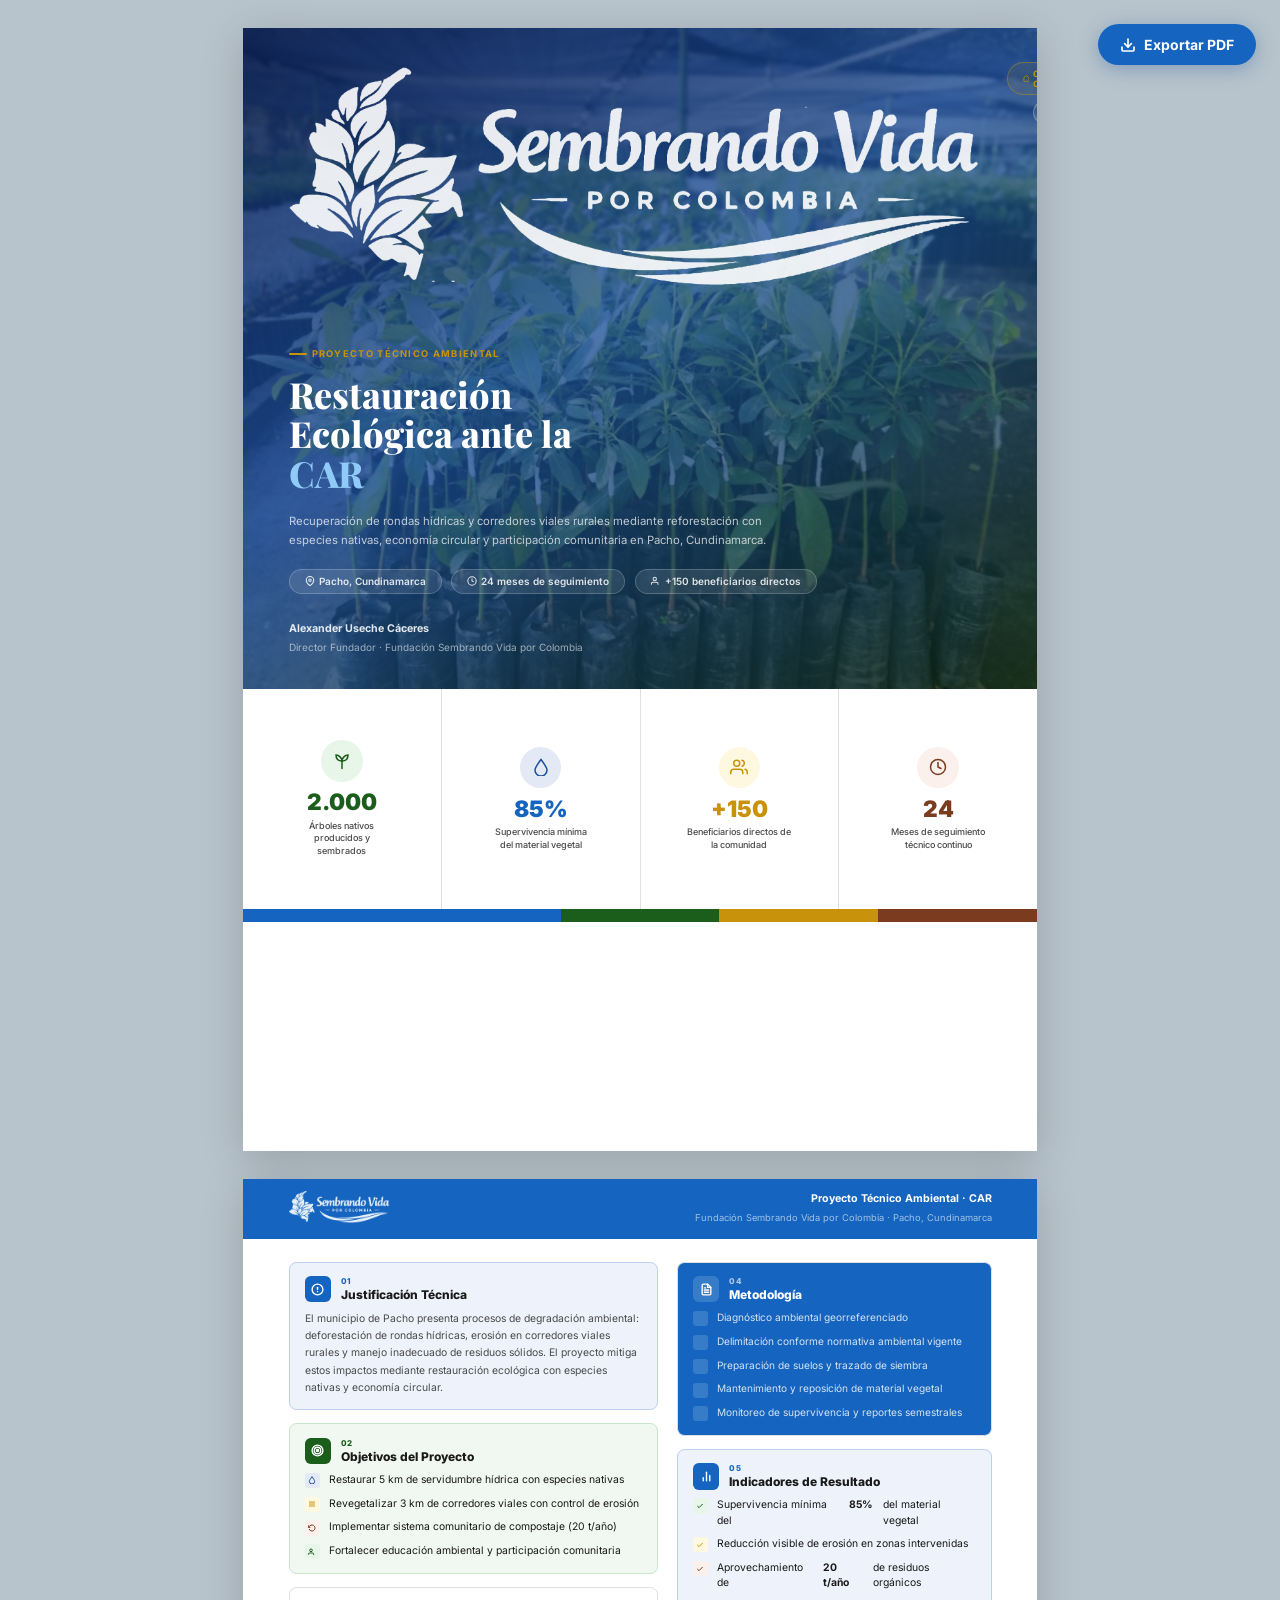
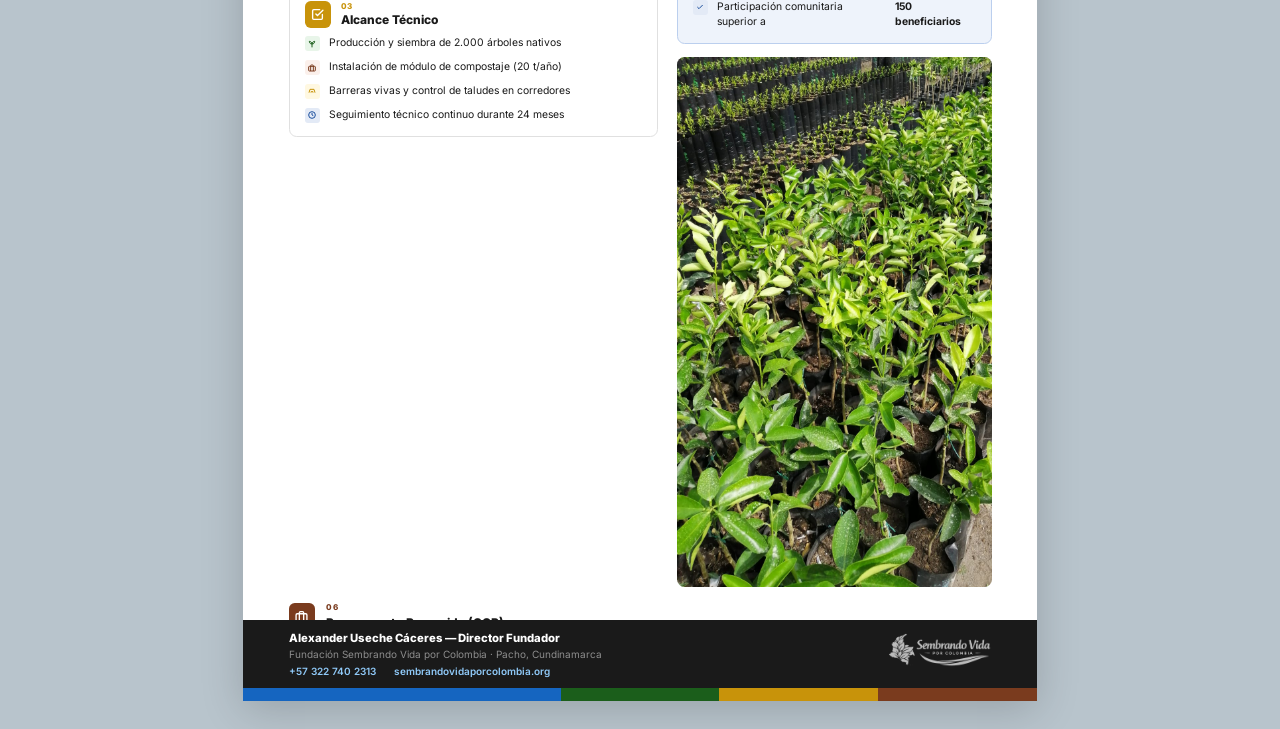
==== brochure-proyecto-tecnico-car.html @ 14724b34 "feat: add A4 brochure for Proyecto Técnico Ambiental (CAR) Blue-dominant 2-page A4 printable brochur" ====
<!DOCTYPE html>
<html lang="es">
<head>
  <meta charset="UTF-8" />
  <meta name="viewport" content="width=device-width, initial-scale=1.0" />
  <title>Brochure – Proyecto Técnico Ambiental CAR · Sembrando Vida por Colombia</title>
  <link rel="stylesheet" href="fonts/fonts.css" />
  <style>

  *, *::before, *::after { box-sizing: border-box; margin: 0; padding: 0; }

  :root {
    --green:        #1B5E1B;
    --green-mid:    #2E7D32;
    --green-light:  #E8F5E9;
    --green-pale:   #F1F8F1;
    --brown:        #7A3B1E;
    --brown-light:  #FBF0EB;
    --gold:         #C8930A;
    --gold-light:   #FFF8E1;
    --blue:         #1B4F9E;
    --blue-mid:     #1565C0;
    --blue-light:   #E3EAF6;
    --blue-pale:    #EEF3FB;
    --dark:         #1A1A1A;
    --gray:         #4A4A4A;
    --gray-light:   #F5F5F5;
    --white:        #FFFFFF;
    --border:       #E0E0E0;
  }

  html, body {
    font-family: 'Inter', Arial, sans-serif;
    background: #B8C4CC;
    -webkit-print-color-adjust: exact;
    print-color-adjust: exact;
  }

  /* ── TOOLBAR ── */
  .toolbar {
    position: fixed; top: 24px; right: 24px; z-index: 999;
  }
  .export-btn {
    display: flex; align-items: center; gap: 8px;
    padding: 12px 22px;
    background: var(--blue-mid); color: #fff;
    font-family: 'Inter', sans-serif; font-size: 14px; font-weight: 700;
    border: none; border-radius: 50px; cursor: pointer;
    box-shadow: 0 4px 20px rgba(27,80,158,.35);
    transition: background .2s;
  }
  .export-btn:hover { background: #0d47a1; }

  @media print {
    .toolbar { display: none !important; }
    html, body { background: white; }
    @page { size: A4 portrait; margin: 0; }
    .page { margin: 0 !important; box-shadow: none !important; page-break-after: always; }
    .page:last-child { page-break-after: avoid; }
  }

  /* ── PAGE SHELL ── */
  .page {
    width: 210mm; height: 297mm;
    background: var(--white);
    margin: 28px auto; position: relative; overflow: hidden;
    box-shadow: 0 8px 40px rgba(0,0,0,.18);
    -webkit-print-color-adjust: exact; print-color-adjust: exact;
  }

  /* ══════════════════════════════
     PAGE 1 — PORTADA
  ══════════════════════════════ */
  .cover-hero {
    position: relative; width: 100%; height: 175mm; overflow: hidden;
  }
  .cover-hero img {
    width: 100%; height: 100%;
    object-fit: cover; object-position: center 40%; display: block;
  }
  .cover-hero__overlay {
    position: absolute; inset: 0;
    background: linear-gradient(
      150deg,
      rgba(10,30,80,.90) 0%,
      rgba(27,79,158,.78) 45%,
      rgba(11,40,11,.72) 100%
    );
  }
  .cover-hero__inner {
    position: absolute; inset: 0;
    display: flex; flex-direction: column;
    justify-content: space-between;
    padding: 9mm 12mm 9mm;
  }

  /* Top row */
  .cover-top {
    display: flex; align-items: flex-start; justify-content: space-between; gap: 4mm;
  }
  .cover-logo {
    height: 13mm; width: auto; object-fit: contain;
    filter: brightness(0) invert(1); opacity: .9;
  }
  .cover-institution {
    display: flex; flex-direction: column; align-items: flex-end; gap: 1.5mm;
  }
  .inst-badge {
    display: inline-flex; align-items: center; gap: 4px;
    font-size: 6.5pt; font-weight: 700; letter-spacing: .1em; text-transform: uppercase;
    color: rgba(255,255,255,.85);
    background: rgba(255,255,255,.12);
    border: 1px solid rgba(255,255,255,.25);
    padding: 1.5mm 4mm; border-radius: 50px;
  }
  .inst-badge.gold-b { color: var(--gold); border-color: rgba(200,147,10,.4); background: rgba(200,147,10,.1); }

  /* Center */
  .cover-center {
    flex: 1; display: flex; flex-direction: column; justify-content: center; padding: 5mm 0;
  }
  .cover-pre {
    display: flex; align-items: center; gap: 5px;
    font-size: 7pt; font-weight: 700; letter-spacing: .14em; text-transform: uppercase;
    color: var(--gold); margin-bottom: 4mm;
  }
  .cover-pre::before {
    content: ''; display: block; width: 18px; height: 2px;
    background: var(--gold); border-radius: 2px; flex-shrink: 0;
  }
  .cover-title {
    font-family: 'Playfair Display', Georgia, serif;
    font-size: 27pt; font-weight: 800; color: var(--white); line-height: 1.1;
    margin-bottom: 5mm;
  }
  .cover-title em { font-style: normal; color: #90CAF9; }
  .cover-desc {
    font-size: 8.5pt; color: rgba(255,255,255,.72);
    max-width: 135mm; line-height: 1.65; margin-bottom: 5mm;
  }
  .cover-tags { display: flex; gap: 2.5mm; flex-wrap: wrap; }
  .cover-chip {
    display: inline-flex; align-items: center; gap: 4px;
    font-size: 7.5pt; font-weight: 600;
    color: rgba(255,255,255,.85);
    background: rgba(255,255,255,.1);
    border: 1px solid rgba(255,255,255,.2);
    padding: 1.5mm 4mm; border-radius: 50px;
  }

  /* Director */
  .cover-director {
    font-size: 7.5pt; color: rgba(255,255,255,.58); line-height: 1.5;
  }
  .cover-director strong {
    color: rgba(255,255,255,.88); font-size: 8pt; font-weight: 700;
    display: block; margin-bottom: 1mm;
  }

  /* Stats strip — 4 indicadores clave */
  .cover-stats {
    display: flex; height: 58mm; background: var(--white);
  }
  .stat-col {
    flex: 1; display: flex; flex-direction: column;
    align-items: center; justify-content: center;
    padding: 5mm 3mm; border-right: 1px solid var(--border); text-align: center;
  }
  .stat-col:last-child { border-right: none; }
  .stat-icon-wrap {
    width: 11mm; height: 11mm; border-radius: 50%;
    display: flex; align-items: center; justify-content: center;
    margin-bottom: 2.5mm; flex-shrink: 0;
  }
  .si-blue   { background: var(--blue-light); }
  .si-green  { background: var(--green-light); }
  .si-gold   { background: var(--gold-light); }
  .si-brown  { background: var(--brown-light); }
  .stat-num  {
    font-size: 17pt; font-weight: 900; color: var(--blue-mid);
    line-height: 1; margin-bottom: 1.5mm;
  }
  .stat-num.g { color: var(--green); }
  .stat-num.go { color: var(--gold); }
  .stat-num.br { color: var(--brown); }
  .stat-label {
    font-size: 6.8pt; color: var(--gray); font-weight: 500;
    line-height: 1.4; max-width: 28mm;
  }

  /* Color bar */
  .color-bar { display: flex; height: 3.5mm; width: 100%; }
  .color-bar span { flex: 1; display: block; }
  .cb-blue  { background: var(--blue-mid); flex: 2 !important; }
  .cb-green { background: var(--green); }
  .cb-gold  { background: var(--gold); }
  .cb-brown { background: var(--brown); }

  /* ══════════════════════════════
     PAGE 2 — CONTENIDO
  ══════════════════════════════ */
  .p2-header {
    background: var(--blue-mid); height: 16mm;
    display: flex; align-items: center; justify-content: space-between;
    padding: 0 12mm;
    -webkit-print-color-adjust: exact; print-color-adjust: exact;
  }
  .p2-header img {
    height: 10mm; width: auto;
    filter: brightness(0) invert(1); opacity: .9;
  }
  .p2-header-right { text-align: right; }
  .p2-header-right strong { display: block; font-size: 8pt; font-weight: 700; color: var(--white); }
  .p2-header-right small  { font-size: 7pt; color: rgba(255,255,255,.6); }

  /* Body */
  .p2-body {
    padding: 6mm 12mm 0;
    height: calc(297mm - 16mm - 18mm - 3.5mm);
    display: flex; flex-direction: column; gap: 4mm;
  }

  /* Two-column row */
  .two-col { display: flex; gap: 5mm; }
  .col-l   { flex: 1.08; display: flex; flex-direction: column; gap: 3.5mm; }
  .col-r   { flex: 0.92; display: flex; flex-direction: column; gap: 3.5mm; }

  /* Section cards */
  .sec {
    border-radius: 2mm; border: 0.3mm solid var(--border);
    padding: 3.5mm 4mm; flex-shrink: 0;
  }
  .sec.blue  { background: var(--blue-pale);  border-color: #BBCFEE; }
  .sec.green { background: var(--green-pale); border-color: #C8E6C9; }
  .sec.dark  {
    background: var(--blue-mid);
    -webkit-print-color-adjust: exact; print-color-adjust: exact;
  }
  .sec.white { background: var(--white); }

  .sec-head { display: flex; align-items: center; gap: 2.5mm; margin-bottom: 2mm; }
  .sec-icon {
    width: 7mm; height: 7mm; border-radius: 1.5mm;
    display: flex; align-items: center; justify-content: center; flex-shrink: 0;
  }
  .si-bg-blue  { background: var(--blue-mid); }
  .si-bg-green { background: var(--green); }
  .si-bg-gold  { background: var(--gold); }
  .si-bg-brown { background: var(--brown); }
  .si-bg-white { background: rgba(255,255,255,.15); }

  .sec-num {
    font-size: 6pt; font-weight: 800; letter-spacing: .12em; text-transform: uppercase;
    margin-bottom: .6mm;
  }
  .sn-blue  { color: var(--blue-mid); }
  .sn-green { color: var(--green); }
  .sn-gold  { color: var(--gold); }
  .sn-brown { color: var(--brown); }
  .sn-white { color: rgba(255,255,255,.65); }

  .sec h2 { font-size: 9pt; font-weight: 800; color: var(--dark); line-height: 1.2; }
  .sec.dark h2 { color: var(--white); }
  .sec p   { font-size: 7.8pt; color: var(--gray); line-height: 1.65; }
  .sec.dark p { color: rgba(255,255,255,.75); font-size: 7.6pt; }

  /* Bullet lists */
  .bullet-list { display: flex; flex-direction: column; gap: 2mm; margin-top: .5mm; }
  .bl-item {
    display: flex; align-items: flex-start; gap: 2.5mm;
    font-size: 7.8pt; color: var(--dark); line-height: 1.5;
  }
  .bl-dot {
    width: 4mm; height: 4mm; border-radius: .8mm;
    display: flex; align-items: center; justify-content: center;
    flex-shrink: 0; margin-top: .3mm;
  }
  .bd-blue  { background: var(--blue-light); }
  .bd-green { background: var(--green-light); }
  .bd-gold  { background: var(--gold-light); }
  .bd-brown { background: var(--brown-light); }

  .sec.dark .bl-item { color: rgba(255,255,255,.82); font-size: 7.6pt; }
  .sec.dark .bl-dot  { background: rgba(255,255,255,.15); }

  /* Side image */
  .side-img { border-radius: 2mm; overflow: hidden; flex: 1; min-height: 22mm; }
  .side-img img { width: 100%; height: 100%; object-fit: cover; display: block; }

  /* Budget */
  .budget-wrap { flex-shrink: 0; padding-bottom: 3mm; }
  .budget-head { display: flex; align-items: center; gap: 3mm; margin-bottom: 2mm; }
  .budget-table {
    width: 100%; border-collapse: collapse; font-size: 7.6pt;
  }
  .budget-table thead tr {
    background: var(--blue-mid);
    -webkit-print-color-adjust: exact; print-color-adjust: exact;
  }
  .budget-table thead th {
    color: var(--white); font-weight: 700; font-size: 7.5pt;
    text-align: left; padding: 2mm 3mm; letter-spacing: .02em;
  }
  .budget-table thead th:last-child { text-align: right; }
  .budget-table tbody tr:nth-child(even) {
    background: var(--blue-pale);
    -webkit-print-color-adjust: exact; print-color-adjust: exact;
  }
  .budget-table tbody td {
    padding: 1.7mm 3mm; color: var(--dark);
    border-bottom: 0.2mm solid var(--border); vertical-align: middle;
  }
  .budget-table tbody td:last-child { text-align: right; font-weight: 600; color: var(--blue-mid); }
  .budget-table tfoot tr {
    background: var(--blue-mid);
    -webkit-print-color-adjust: exact; print-color-adjust: exact;
  }
  .budget-table tfoot td {
    padding: 2mm 3mm; color: var(--white); font-weight: 800; font-size: 8.5pt;
  }
  .budget-table tfoot td:last-child { text-align: right; font-size: 9.5pt; }

  /* Footer */
  .p2-footer {
    position: absolute; bottom: 3.5mm; left: 0; right: 0; height: 18mm;
    background: var(--dark);
    display: flex; align-items: center; justify-content: space-between;
    padding: 0 12mm;
    -webkit-print-color-adjust: exact; print-color-adjust: exact;
  }
  .footer-info { display: flex; flex-direction: column; gap: .8mm; }
  .footer-info strong { font-size: 8.5pt; font-weight: 800; color: var(--white); }
  .footer-info span   { font-size: 7.5pt; color: rgba(255,255,255,.5); }
  .footer-links { display: flex; gap: 5mm; margin-top: .5mm; }
  .footer-links a { font-size: 7.5pt; color: #90CAF9; text-decoration: none; font-weight: 600; }
  .footer-logo img {
    height: 10mm; width: auto;
    filter: brightness(0) invert(1); opacity: .7;
  }

  </style>
</head>
<body>

<div class="toolbar">
  <button class="export-btn" onclick="window.print()">
    <svg width="16" height="16" viewBox="0 0 24 24" fill="none" stroke="currentColor" stroke-width="2.5" stroke-linecap="round"><path d="M21 15v4a2 2 0 01-2 2H5a2 2 0 01-2-2v-4"/><polyline points="7 10 12 15 17 10"/><line x1="12" y1="15" x2="12" y2="3"/></svg>
    Exportar PDF
  </button>
</div>

<!-- ══════════════════════════════
     PAGE 1 — PORTADA
══════════════════════════════ -->
<article class="page">

  <div class="cover-hero">
    <img src="images/foto-4.jpeg" alt="Proyecto técnico ambiental" />
    <div class="cover-hero__overlay"></div>
    <div class="cover-hero__inner">

      <div class="cover-top">
        <img class="cover-logo" src="logo-sembrando-vida-vector.png" alt="Sembrando Vida por Colombia" />
        <div class="cover-institution">
          <div class="inst-badge gold-b">
            <svg width="9" height="9" viewBox="0 0 24 24" fill="none" stroke="currentColor" stroke-width="2.5"><path d="M3 9l9-7 9 7v11a2 2 0 01-2 2H5a2 2 0 01-2-2z"/></svg>
            CAR · Cundinamarca
          </div>
          <div class="inst-badge">Pacho · 2026</div>
        </div>
      </div>

      <div class="cover-center">
        <div class="cover-pre">Proyecto Técnico Ambiental</div>
        <h1 class="cover-title">
          Restauración<br />
          Ecológica ante la<br />
          <em>CAR</em>
        </h1>
        <p class="cover-desc">
          Recuperación de rondas hídricas y corredores viales rurales mediante reforestación
          con especies nativas, economía circular y participación comunitaria en Pacho, Cundinamarca.
        </p>
        <div class="cover-tags">
          <div class="cover-chip">
            <svg width="10" height="10" viewBox="0 0 24 24" fill="none" stroke="currentColor" stroke-width="2.5"><path d="M21 10c0 7-9 13-9 13s-9-6-9-13a9 9 0 0118 0z"/><circle cx="12" cy="10" r="3"/></svg>
            Pacho, Cundinamarca
          </div>
          <div class="cover-chip">
            <svg width="10" height="10" viewBox="0 0 24 24" fill="none" stroke="currentColor" stroke-width="2.5"><circle cx="12" cy="12" r="10"/><polyline points="12 6 12 12 16 14"/></svg>
            24 meses de seguimiento
          </div>
          <div class="cover-chip">
            <svg width="10" height="10" viewBox="0 0 24 24" fill="none" stroke="currentColor" stroke-width="2.5"><path d="M17 21v-2a4 4 0 00-4-4H5a4 4 0 00-4 4v2"/><circle cx="9" cy="7" r="4"/></svg>
            +150 beneficiarios directos
          </div>
        </div>
      </div>

      <div class="cover-director">
        <strong>Alexander Useche Cáceres</strong>
        Director Fundador · Fundación Sembrando Vida por Colombia
      </div>

    </div>
  </div>

  <!-- Indicadores clave -->
  <div class="cover-stats">
    <div class="stat-col">
      <div class="stat-icon-wrap si-green">
        <svg width="18" height="18" viewBox="0 0 24 24" fill="none" stroke="#1B5E1B" stroke-width="2" stroke-linecap="round"><path d="M12 22V12"/><path d="M12 12C12 8 16 4 20 4c0 4-2 8-8 8z"/><path d="M12 12C12 8 8 4 4 4c0 4 2 8 8 8z"/></svg>
      </div>
      <div class="stat-num g">2.000</div>
      <div class="stat-label">Árboles nativos producidos y sembrados</div>
    </div>
    <div class="stat-col">
      <div class="stat-icon-wrap si-blue">
        <svg width="18" height="18" viewBox="0 0 24 24" fill="none" stroke="#1B4F9E" stroke-width="2" stroke-linecap="round"><path d="M12 2C6 10 4 14 4 16a8 8 0 0016 0c0-2-2-6-8-14z"/></svg>
      </div>
      <div class="stat-num">85%</div>
      <div class="stat-label">Supervivencia mínima del material vegetal</div>
    </div>
    <div class="stat-col">
      <div class="stat-icon-wrap si-gold">
        <svg width="18" height="18" viewBox="0 0 24 24" fill="none" stroke="#C8930A" stroke-width="2" stroke-linecap="round"><path d="M17 21v-2a4 4 0 00-4-4H5a4 4 0 00-4 4v2"/><circle cx="9" cy="7" r="4"/><path d="M23 21v-2a4 4 0 00-3-3.87"/><path d="M16 3.13a4 4 0 010 7.75"/></svg>
      </div>
      <div class="stat-num go">+150</div>
      <div class="stat-label">Beneficiarios directos de la comunidad</div>
    </div>
    <div class="stat-col">
      <div class="stat-icon-wrap si-brown">
        <svg width="18" height="18" viewBox="0 0 24 24" fill="none" stroke="#7A3B1E" stroke-width="2" stroke-linecap="round"><circle cx="12" cy="12" r="10"/><polyline points="12 6 12 12 16 14"/></svg>
      </div>
      <div class="stat-num br">24</div>
      <div class="stat-label">Meses de seguimiento técnico continuo</div>
    </div>
  </div>

  <div class="color-bar">
    <span class="cb-blue"></span>
    <span class="cb-green"></span>
    <span class="cb-gold"></span>
    <span class="cb-brown"></span>
  </div>

</article>


<!-- ══════════════════════════════
     PAGE 2 — CONTENIDO
══════════════════════════════ -->
<article class="page">

  <header class="p2-header">
    <img src="logo-sembrando-vida-vector.png" alt="Logo" />
    <div class="p2-header-right">
      <strong>Proyecto Técnico Ambiental · CAR</strong>
      <small>Fundación Sembrando Vida por Colombia · Pacho, Cundinamarca</small>
    </div>
  </header>

  <div class="p2-body">

    <div class="two-col">

      <!-- COLUMNA IZQUIERDA -->
      <div class="col-l">

        <!-- 1. Justificación -->
        <div class="sec blue">
          <div class="sec-head">
            <div class="sec-icon si-bg-blue">
              <svg width="13" height="13" viewBox="0 0 24 24" fill="none" stroke="white" stroke-width="2.5" stroke-linecap="round"><circle cx="12" cy="12" r="10"/><line x1="12" y1="8" x2="12" y2="12"/><line x1="12" y1="16" x2="12.01" y2="16"/></svg>
            </div>
            <div>
              <div class="sec-num sn-blue">01</div>
              <h2>Justificación Técnica</h2>
            </div>
          </div>
          <p>El municipio de Pacho presenta procesos de degradación ambiental: deforestación de rondas hídricas, erosión en corredores viales rurales y manejo inadecuado de residuos sólidos. El proyecto mitiga estos impactos mediante restauración ecológica con especies nativas y economía circular.</p>
        </div>

        <!-- 2. Objetivos -->
        <div class="sec green">
          <div class="sec-head">
            <div class="sec-icon si-bg-green">
              <svg width="13" height="13" viewBox="0 0 24 24" fill="none" stroke="white" stroke-width="2.5" stroke-linecap="round"><circle cx="12" cy="12" r="10"/><circle cx="12" cy="12" r="6"/><circle cx="12" cy="12" r="2" fill="white"/></svg>
            </div>
            <div>
              <div class="sec-num sn-green">02</div>
              <h2>Objetivos del Proyecto</h2>
            </div>
          </div>
          <div class="bullet-list">
            <div class="bl-item">
              <div class="bl-dot bd-blue">
                <svg width="8" height="8" viewBox="0 0 24 24" fill="none" stroke="#1B4F9E" stroke-width="3"><path d="M12 2C6 10 4 14 4 16a8 8 0 0016 0c0-2-2-6-8-14z"/></svg>
              </div>
              Restaurar 5 km de servidumbre hídrica con especies nativas
            </div>
            <div class="bl-item">
              <div class="bl-dot bd-gold">
                <svg width="8" height="8" viewBox="0 0 24 24" fill="none" stroke="#C8930A" stroke-width="3"><path d="M3 12h18M3 6h18M3 18h18"/></svg>
              </div>
              Revegetalizar 3 km de corredores viales con control de erosión
            </div>
            <div class="bl-item">
              <div class="bl-dot bd-brown">
                <svg width="8" height="8" viewBox="0 0 24 24" fill="none" stroke="#7A3B1E" stroke-width="3"><polyline points="1 4 1 10 7 10"/><path d="M3.51 15a9 9 0 102.13-9.36L1 10"/></svg>
              </div>
              Implementar sistema comunitario de compostaje (20 t/año)
            </div>
            <div class="bl-item">
              <div class="bl-dot bd-green">
                <svg width="8" height="8" viewBox="0 0 24 24" fill="none" stroke="#1B5E1B" stroke-width="3"><path d="M17 21v-2a4 4 0 00-4-4H5a4 4 0 00-4 4v2"/><circle cx="9" cy="7" r="4"/></svg>
              </div>
              Fortalecer educación ambiental y participación comunitaria
            </div>
          </div>
        </div>

        <!-- 3. Alcance Técnico -->
        <div class="sec white">
          <div class="sec-head">
            <div class="sec-icon si-bg-gold">
              <svg width="13" height="13" viewBox="0 0 24 24" fill="none" stroke="white" stroke-width="2.5" stroke-linecap="round"><polyline points="9 11 12 14 22 4"/><path d="M21 12v7a2 2 0 01-2 2H5a2 2 0 01-2-2V5a2 2 0 012-2h11"/></svg>
            </div>
            <div>
              <div class="sec-num sn-gold">03</div>
              <h2>Alcance Técnico</h2>
            </div>
          </div>
          <div class="bullet-list">
            <div class="bl-item"><div class="bl-dot bd-green"><svg width="8" height="8" viewBox="0 0 24 24" fill="none" stroke="#1B5E1B" stroke-width="3"><path d="M12 22V12"/><path d="M12 12C12 8 16 4 20 4c0 4-2 8-8 8z"/><path d="M12 12C12 8 8 4 4 4c0 4 2 8 8 8z"/></svg></div>Producción y siembra de 2.000 árboles nativos</div>
            <div class="bl-item"><div class="bl-dot bd-brown"><svg width="8" height="8" viewBox="0 0 24 24" fill="none" stroke="#7A3B1E" stroke-width="3"><rect x="2" y="7" width="20" height="14" rx="2"/><path d="M16 21V5a2 2 0 00-2-2h-4a2 2 0 00-2 2v16"/></svg></div>Instalación de módulo de compostaje (20 t/año)</div>
            <div class="bl-item"><div class="bl-dot bd-gold"><svg width="8" height="8" viewBox="0 0 24 24" fill="none" stroke="#C8930A" stroke-width="3"><path d="M3 17l3-10h12l3 10"/><path d="M9 17l1.5-5M15 17l-1.5-5"/></svg></div>Barreras vivas y control de taludes en corredores</div>
            <div class="bl-item"><div class="bl-dot bd-blue"><svg width="8" height="8" viewBox="0 0 24 24" fill="none" stroke="#1B4F9E" stroke-width="3"><circle cx="12" cy="12" r="10"/><polyline points="12 6 12 12 16 14"/></svg></div>Seguimiento técnico continuo durante 24 meses</div>
          </div>
        </div>

      </div><!-- /col-l -->

      <!-- COLUMNA DERECHA -->
      <div class="col-r">

        <!-- 4. Metodología -->
        <div class="sec dark">
          <div class="sec-head">
            <div class="sec-icon si-bg-white">
              <svg width="13" height="13" viewBox="0 0 24 24" fill="none" stroke="white" stroke-width="2.5" stroke-linecap="round"><path d="M14 2H6a2 2 0 00-2 2v16a2 2 0 002 2h12a2 2 0 002-2V8z"/><polyline points="14 2 14 8 20 8"/><line x1="16" y1="13" x2="8" y2="13"/><line x1="16" y1="17" x2="8" y2="17"/><polyline points="10 9 9 9 8 9"/></svg>
            </div>
            <div>
              <div class="sec-num sn-white">04</div>
              <h2>Metodología</h2>
            </div>
          </div>
          <div class="bullet-list">
            <div class="bl-item"><div class="bl-dot"></div>Diagnóstico ambiental georreferenciado</div>
            <div class="bl-item"><div class="bl-dot"></div>Delimitación conforme normativa ambiental vigente</div>
            <div class="bl-item"><div class="bl-dot"></div>Preparación de suelos y trazado de siembra</div>
            <div class="bl-item"><div class="bl-dot"></div>Mantenimiento y reposición de material vegetal</div>
            <div class="bl-item"><div class="bl-dot"></div>Monitoreo de supervivencia y reportes semestrales</div>
          </div>
        </div>

        <!-- 5. Indicadores -->
        <div class="sec blue">
          <div class="sec-head">
            <div class="sec-icon si-bg-blue">
              <svg width="13" height="13" viewBox="0 0 24 24" fill="none" stroke="white" stroke-width="2.5" stroke-linecap="round"><line x1="18" y1="20" x2="18" y2="10"/><line x1="12" y1="20" x2="12" y2="4"/><line x1="6" y1="20" x2="6" y2="14"/></svg>
            </div>
            <div>
              <div class="sec-num sn-blue">05</div>
              <h2>Indicadores de Resultado</h2>
            </div>
          </div>
          <div class="bullet-list">
            <div class="bl-item"><div class="bl-dot bd-green"><svg width="8" height="8" viewBox="0 0 24 24" fill="none" stroke="#1B5E1B" stroke-width="3"><polyline points="20 6 9 17 4 12"/></svg></div>Supervivencia mínima del <strong>85%</strong> del material vegetal</div>
            <div class="bl-item"><div class="bl-dot bd-gold"><svg width="8" height="8" viewBox="0 0 24 24" fill="none" stroke="#C8930A" stroke-width="3"><polyline points="20 6 9 17 4 12"/></svg></div>Reducción visible de erosión en zonas intervenidas</div>
            <div class="bl-item"><div class="bl-dot bd-brown"><svg width="8" height="8" viewBox="0 0 24 24" fill="none" stroke="#7A3B1E" stroke-width="3"><polyline points="20 6 9 17 4 12"/></svg></div>Aprovechamiento de <strong>20 t/año</strong> de residuos orgánicos</div>
            <div class="bl-item"><div class="bl-dot bd-blue"><svg width="8" height="8" viewBox="0 0 24 24" fill="none" stroke="#1B4F9E" stroke-width="3"><polyline points="20 6 9 17 4 12"/></svg></div>Participación comunitaria superior a <strong>150 beneficiarios</strong></div>
          </div>
        </div>

        <!-- Foto -->
        <div class="side-img">
          <img src="images/foto-2.jpeg" alt="Trabajo de restauración ecológica" />
        </div>

      </div><!-- /col-r -->

    </div><!-- /two-col -->

    <!-- 6. Presupuesto -->
    <div class="budget-wrap">
      <div class="budget-head">
        <div class="sec-icon si-bg-brown" style="width:7mm;height:7mm;border-radius:1.5mm;display:flex;align-items:center;justify-content:center;flex-shrink:0;background:var(--brown);">
          <svg width="13" height="13" viewBox="0 0 24 24" fill="none" stroke="white" stroke-width="2.5" stroke-linecap="round"><rect x="2" y="7" width="20" height="14" rx="2"/><path d="M16 21V5a2 2 0 00-2-2h-4a2 2 0 00-2 2v16"/></svg>
        </div>
        <div>
          <div class="sec-num sn-brown">06</div>
          <h2 style="font-size:9pt;font-weight:800;color:var(--dark);">Presupuesto Resumido (COP)</h2>
        </div>
      </div>
      <table class="budget-table">
        <thead>
          <tr><th>Concepto</th><th style="text-align:right">Valor (COP)</th></tr>
        </thead>
        <tbody>
          <tr><td>Reforestación y material vegetal</td><td>$ 40.000.000</td></tr>
          <tr><td>Mano de obra técnica</td><td>$ 65.000.000</td></tr>
          <tr><td>Módulo de compostaje</td><td>$ 18.000.000</td></tr>
          <tr><td>Logística y transporte</td><td>$ 20.000.000</td></tr>
          <tr><td>Educación ambiental</td><td>$ 10.000.000</td></tr>
          <tr><td>Monitoreo y seguimiento (24 meses)</td><td>$ 15.000.000</td></tr>
        </tbody>
        <tfoot>
          <tr><td>TOTAL PROYECTO</td><td>$ 168.000.000</td></tr>
        </tfoot>
      </table>
    </div>

  </div><!-- /p2-body -->

  <footer class="p2-footer">
    <div class="footer-info">
      <strong>Alexander Useche Cáceres — Director Fundador</strong>
      <span>Fundación Sembrando Vida por Colombia · Pacho, Cundinamarca</span>
      <div class="footer-links">
        <a href="https://wa.me/573227402313">+57 322 740 2313</a>
        <a href="https://sembrandovidaporcolombia.org">sembrandovidaporcolombia.org</a>
      </div>
    </div>
    <div class="footer-logo">
      <img src="logo-sembrando-vida-vector.png" alt="Logo" />
    </div>
  </footer>

  <div class="color-bar" style="position:absolute;bottom:0;left:0;right:0;">
    <span class="cb-blue"></span>
    <span class="cb-green"></span>
    <span class="cb-gold"></span>
    <span class="cb-brown"></span>
  </div>

</article>

</body>
</html>
---- fonts/fonts.css ----
/* Inter – latin (variable font, all weights 400–900) */
@font-face {
  font-family: 'Inter';
  font-style: normal;
  font-weight: 100 900;
  font-display: swap;
  src: url('inter-latin.woff2') format('woff2');
  unicode-range: U+0000-00FF, U+0131, U+0152-0153, U+02BB-02BC, U+02C6, U+02DA, U+02DC,
                 U+0304, U+0308, U+0329, U+2000-206F, U+20AC, U+2122, U+2191, U+2193,
                 U+2212, U+2215, U+FEFF, U+FFFD;
}

/* Playfair Display – normal 700 & 800 */
@font-face {
  font-family: 'Playfair Display';
  font-style: normal;
  font-weight: 700 800;
  font-display: swap;
  src: url('playfair-normal.woff2') format('woff2');
  unicode-range: U+0000-00FF, U+0131, U+0152-0153, U+02BB-02BC, U+02C6, U+02DA, U+02DC,
                 U+0304, U+0308, U+0329, U+2000-206F, U+20AC, U+2122, U+2191, U+2193,
                 U+2212, U+2215, U+FEFF, U+FFFD;
}

/* Playfair Display – italic 700 */
@font-face {
  font-family: 'Playfair Display';
  font-style: italic;
  font-weight: 700;
  font-display: swap;
  src: url('playfair-italic.woff2') format('woff2');
  unicode-range: U+0000-00FF, U+0131, U+0152-0153, U+02BB-02BC, U+02C6, U+02DA, U+02DC,
                 U+0304, U+0308, U+0329, U+2000-206F, U+20AC, U+2122, U+2191, U+2193,
                 U+2212, U+2215, U+FEFF, U+FFFD;
}
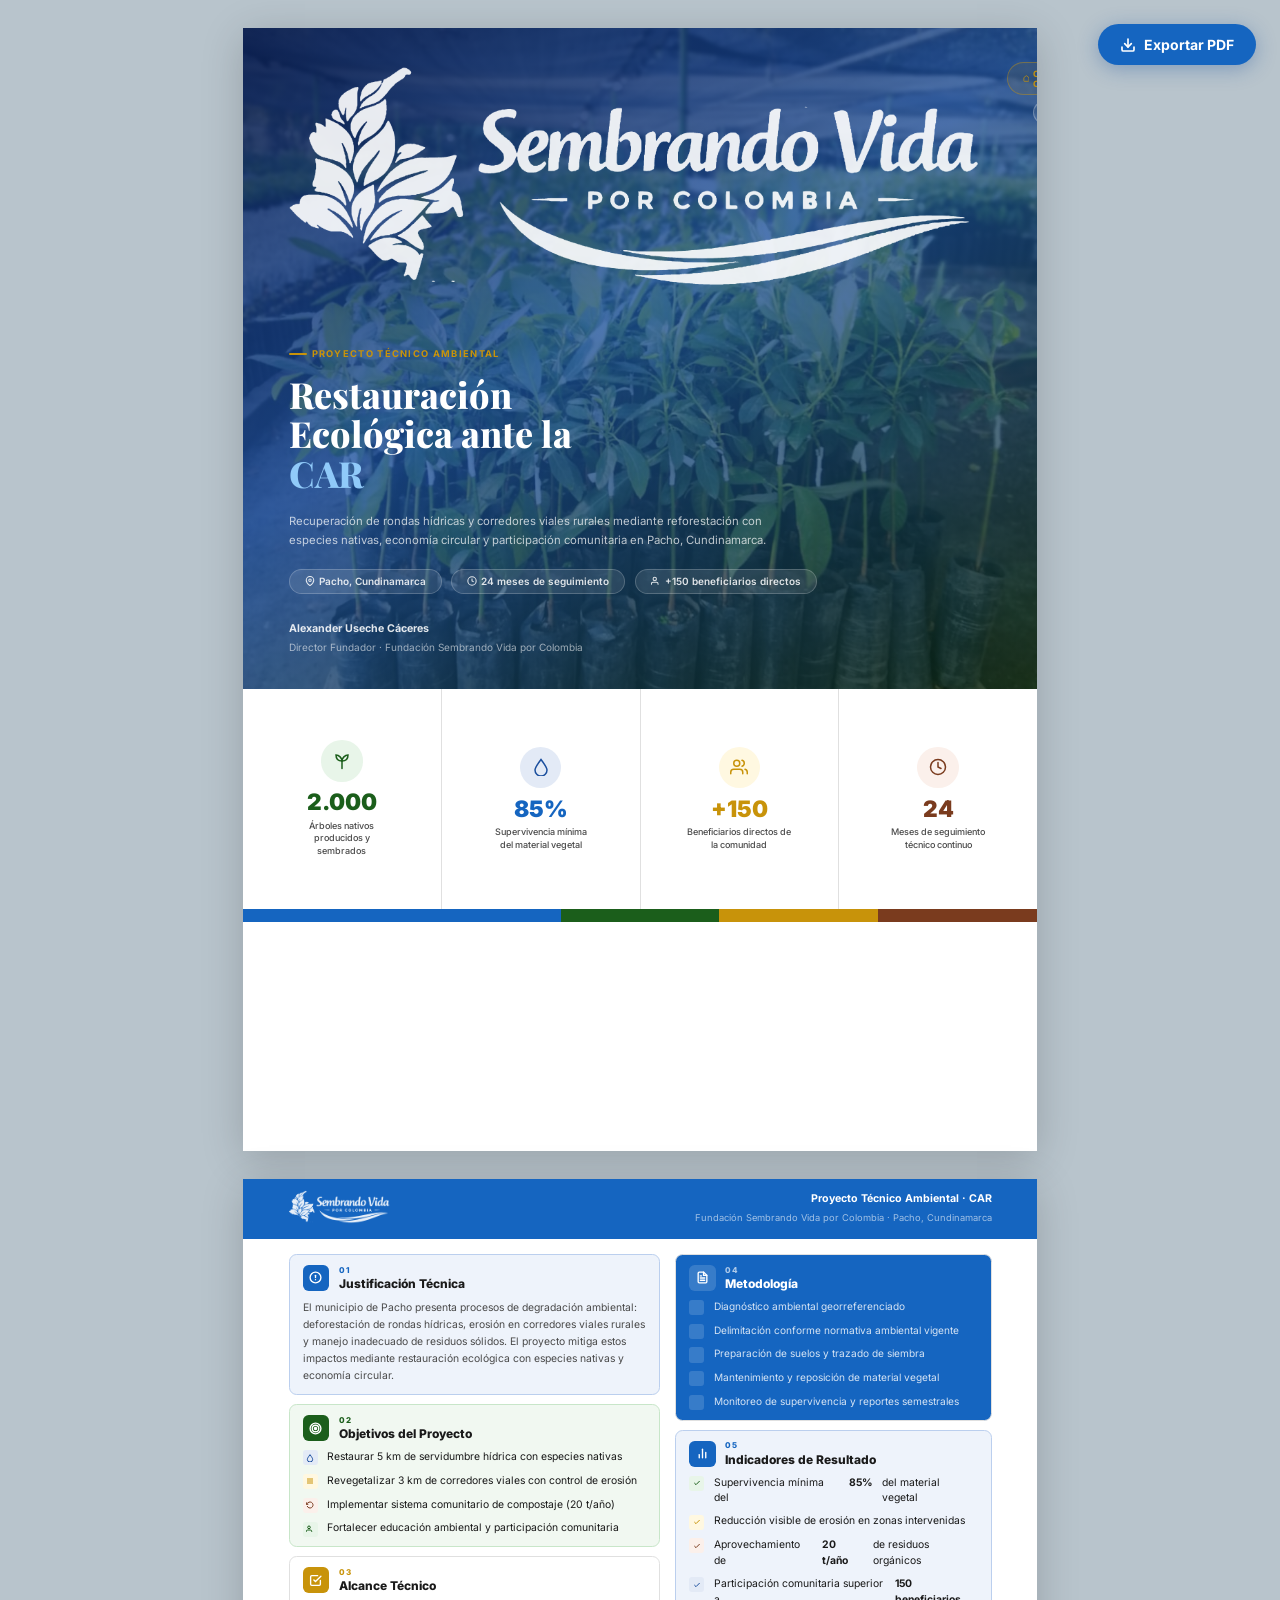
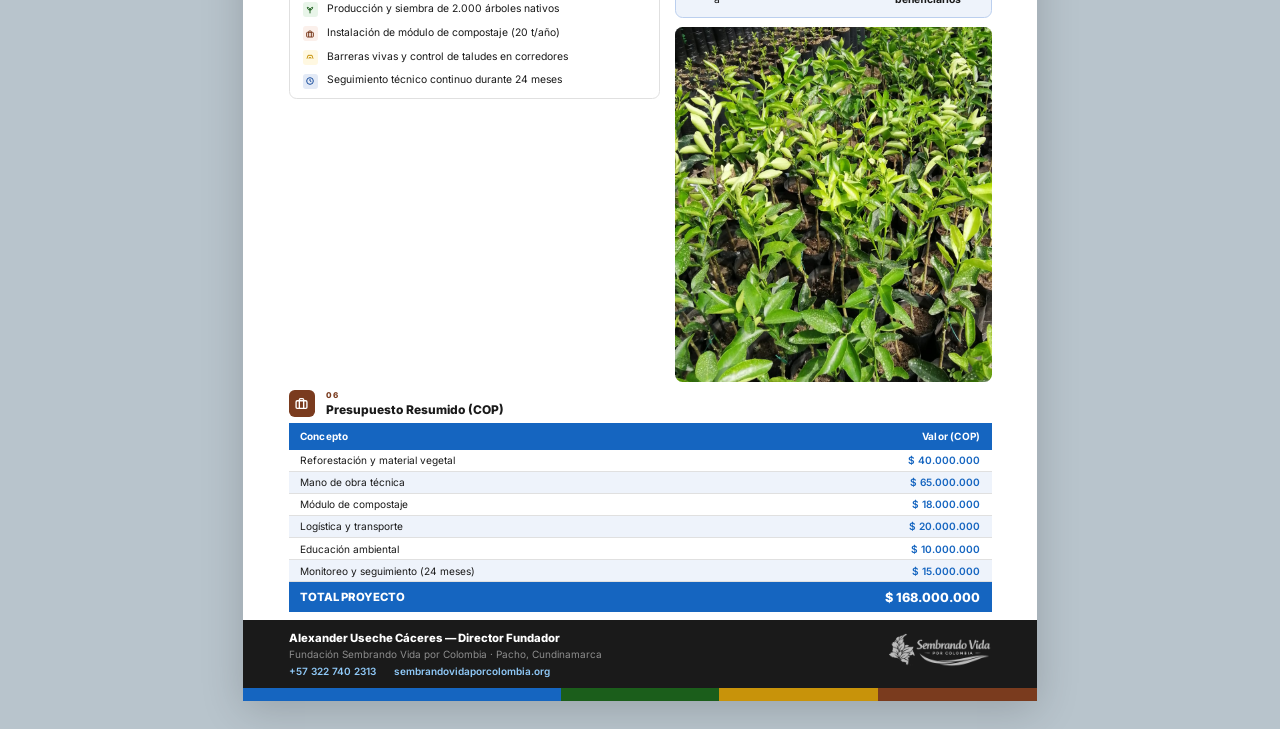
==== commit 36ce55c7: "fix(brochure-car): reduce spacing so budget section fits within page 2 Co-Authored-By: Claude Sonnet" ====
--- a/brochure-proyecto-tecnico-car.html
+++ b/brochure-proyecto-tecnico-car.html
@@ -215,20 +215,20 @@
 
   /* Body */
   .p2-body {
-    padding: 6mm 12mm 0;
+    padding: 4mm 12mm 0;
     height: calc(297mm - 16mm - 18mm - 3.5mm);
-    display: flex; flex-direction: column; gap: 4mm;
+    display: flex; flex-direction: column; gap: 2mm;
   }
 
   /* Two-column row */
-  .two-col { display: flex; gap: 5mm; }
-  .col-l   { flex: 1.08; display: flex; flex-direction: column; gap: 3.5mm; }
-  .col-r   { flex: 0.92; display: flex; flex-direction: column; gap: 3.5mm; }
+  .two-col { display: flex; gap: 4mm; flex: 1; min-height: 0; }
+  .col-l   { flex: 1.08; display: flex; flex-direction: column; gap: 2.5mm; overflow: hidden; }
+  .col-r   { flex: 0.92; display: flex; flex-direction: column; gap: 2.5mm; overflow: hidden; }
 
   /* Section cards */
   .sec {
     border-radius: 2mm; border: 0.3mm solid var(--border);
-    padding: 3.5mm 4mm; flex-shrink: 0;
+    padding: 2.5mm 3.5mm; flex-shrink: 0;
   }
   .sec.blue  { background: var(--blue-pale);  border-color: #BBCFEE; }
   .sec.green { background: var(--green-pale); border-color: #C8E6C9; }
@@ -288,8 +288,8 @@
   .side-img img { width: 100%; height: 100%; object-fit: cover; display: block; }
 
   /* Budget */
-  .budget-wrap { flex-shrink: 0; padding-bottom: 3mm; }
-  .budget-head { display: flex; align-items: center; gap: 3mm; margin-bottom: 2mm; }
+  .budget-wrap { flex-shrink: 0; padding-bottom: 2mm; }
+  .budget-head { display: flex; align-items: center; gap: 3mm; margin-bottom: 1.5mm; }
   .budget-table {
     width: 100%; border-collapse: collapse; font-size: 7.6pt;
   }
@@ -307,7 +307,7 @@
     -webkit-print-color-adjust: exact; print-color-adjust: exact;
   }
   .budget-table tbody td {
-    padding: 1.7mm 3mm; color: var(--dark);
+    padding: 1.2mm 3mm; color: var(--dark);
     border-bottom: 0.2mm solid var(--border); vertical-align: middle;
   }
   .budget-table tbody td:last-child { text-align: right; font-weight: 600; color: var(--blue-mid); }
